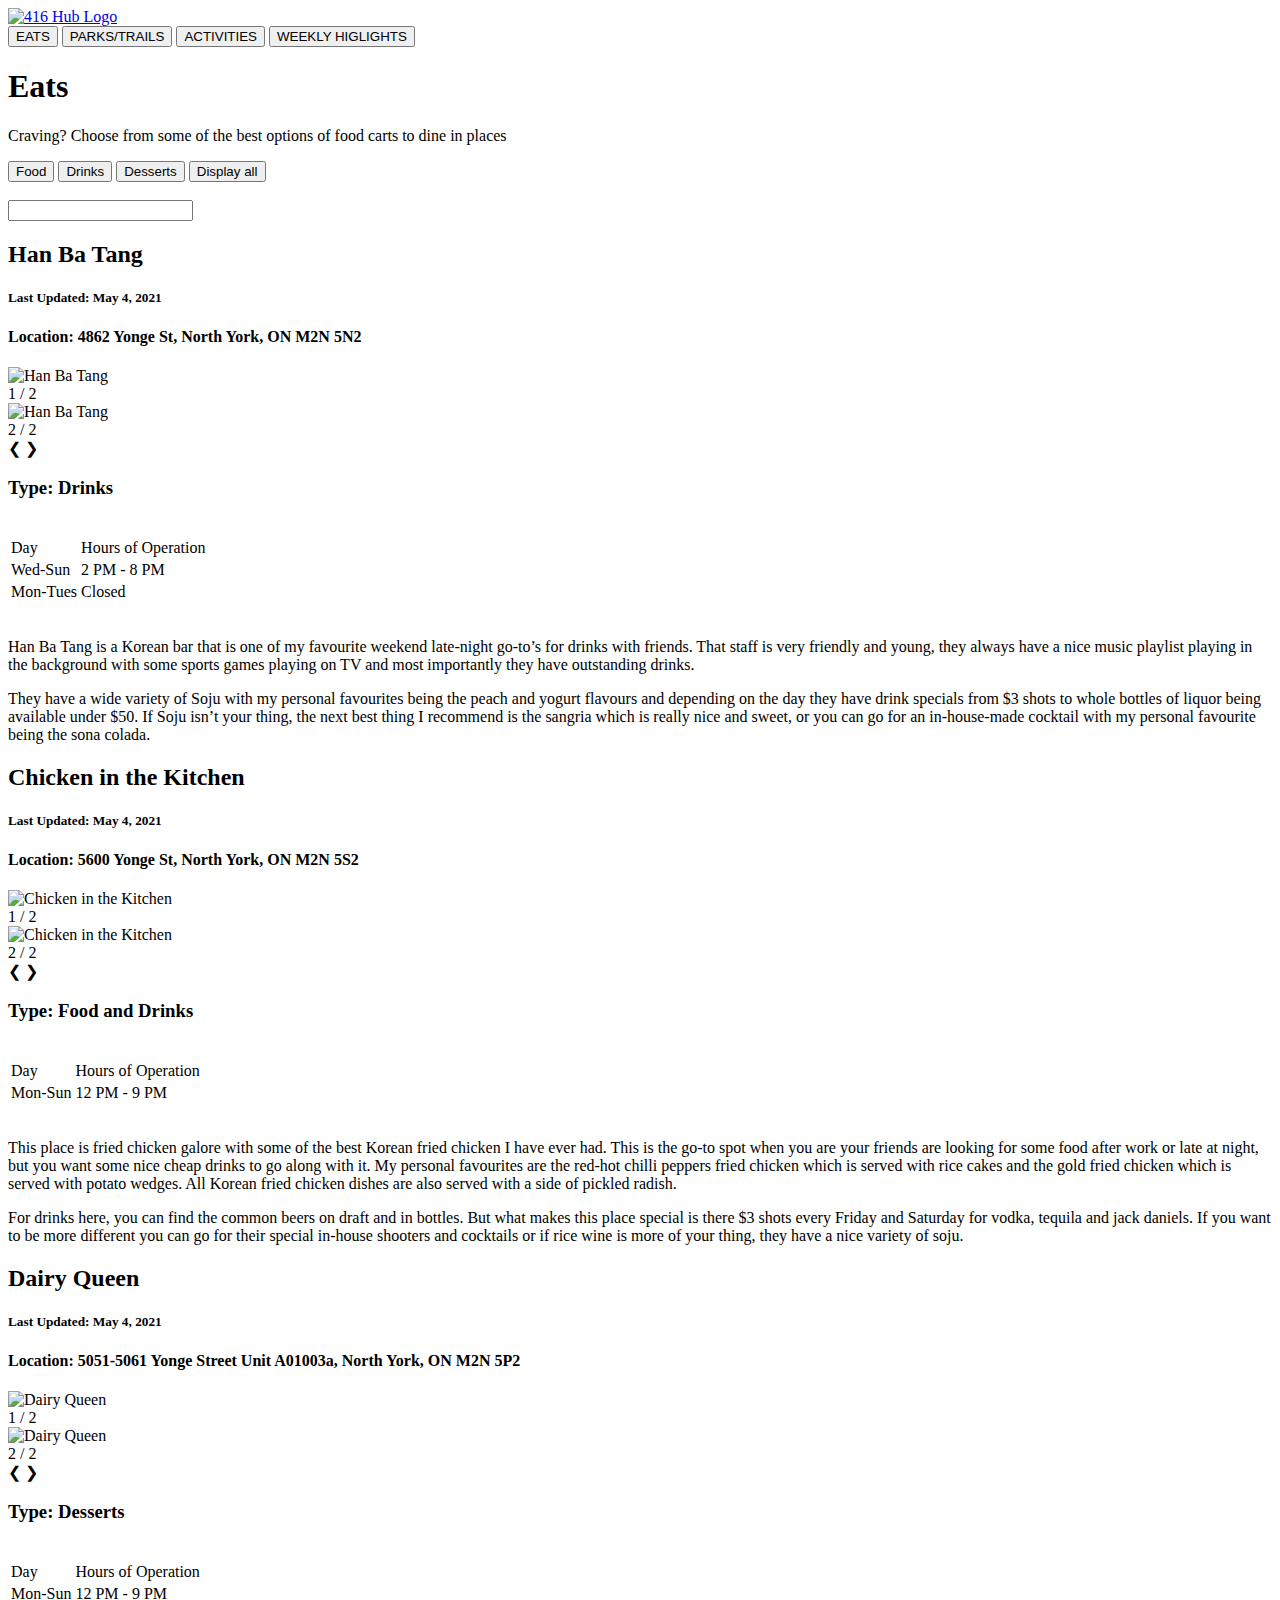
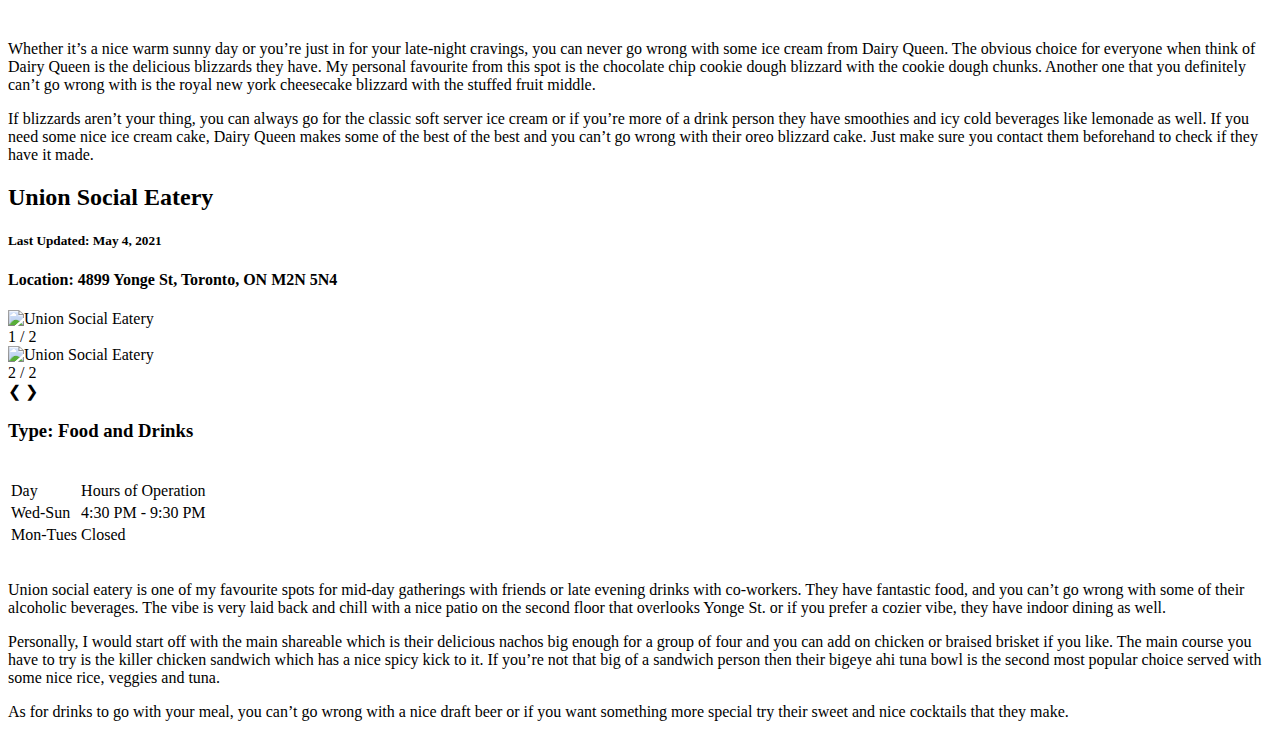
==== EatsPage.html @ 4b964419 "HTML Files" ====
<!DOCTYPE html>
<html lang="en">
<meta name="viewport" content="width=device-width, initial-scale=1">
<meta charset="UTF-8">
<link rel="stylesheet" href="../CSS_Files/mainpage.css">
<head>
  <script src="https://kit.fontawesome.com/afdf969ec9.js" crossorigin="anonymous"></script>
  <script src="../Javascript_Files/collapsiblemenu.js"></script>
  <script src="../Javascript_Files/contentfilter.js"></script>
  <script src="https://ajax.googleapis.com/ajax/libs/jquery/3.6.0/jquery.min.js"></script>
  <script src="../Javascript_Files/jquery_search_bar.js"></script>
  <title>Eats Page</title>
</head>

<body onload="filteredItems('all')">
  <div id="navigation_bar" class="navbar">
    <a href="MainPage.html">
      <img src="../../Photos/416_hub_logo.png" alt="416 Hub Logo">
    </a>
    <a id ="icon1" class="collapse" href="javascript:void(0);" onclick="collapseMenu()">
      <i class="fas fa-plus-square fa-3x"></i>
    <span></span></a>
    <a id ="icon2" class="collapse hidden" href="javascript:void(0);" onclick="collapseMenu()">
      <i class="fas fa-minus-square fa-3x"></i>
    <span></span></a>
    <div class="nav_bar_center">
      <button name = "eats_button" class="button" type="button" onclick=location.href='EatsPage.html'><span>EATS</span></button>
      <button name = "parks_trails_button" class="button" type="button" onclick=location.href='ParksTrails.html'><span>PARKS/TRAILS</span></button>
      <button name = "activities_button" class ="button activities" type="button" onclick=location.href='Activities.html'><span>ACTIVITIES</span></button>
      <button name = "weekly_highlights_button" class="button weekly" type="button" onclick=location.href='WeeklyHighlights.html'><span>WEEKLY HIGLIGHTS</span></button>
    </div>

  </div>

  <div class="header">
    <h1>Eats</h1>
    <p>Craving? Choose from some of the best options of food carts to dine in places</p>

    <div class="selections">
      <button id="filter1" class="filter button" type="button" onclick="filteredItems('food')">
        Food
      </button>
      <button id="filter2" class="filter button" type="button" onclick="filteredItems('drinks')">
        Drinks
      </button>
      <button id="filter3" class="filter button" type="button" onclick="filteredItems('desserts')">
        Desserts
      </button>
      <button id="filter4" class="filter button all" type="button" onclick="filteredItems('all')">
        Display all
      </button>
      <div id="search_bar">
        <br><input type="text" id="search_box" name="search_box">
          <a id ="search" href="javascript:void(0);">
            <i class="fas fa-search fa-2x"></i>
          <span></span></a>
        </br>
    </div>
    </div>

  </div>

    <div class="scroll-content">
      <div class="entry all select drinks">
        <h2>Han Ba Tang</h2>
        <h5>Last Updated: May 4, 2021</h5>
        <h4 onclick=location.href='https://goo.gl/maps/wNmuCahix8nK21HG9'><i class="fas fa-thumbtack"></i> Location: 4862 Yonge St, North York, ON M2N 5N2</h4>
        <div class="slideshow">
          <div class="fade slide1">
            <img src="https://res.cloudinary.com/dyffgebxb/image/upload/v1616264847/COMP_266/han_ba_tang_kbpys6.webp" alt="Han Ba Tang">
            <div class="numbertext">1 / 2</div>
          </div>
          <div class="fade slide1">
            <img src="https://res.cloudinary.com/dyffgebxb/image/upload/v1616297855/COMP_266/han_ba_tang_2_vc94pl.jpg" alt="Han Ba Tang">
            <div class="numbertext">2 / 2</div>
          </div>
          <a class="prev" onclick="plusSlides(-1, 0)">&#10094;</a>
          <a class="next" onclick="plusSlides(1, 0)">&#10095;</a>

        </div>
        <h3>Type: Drinks</h3>
        <br><table>
          <tr><td>Day<td>Hours of Operation</tr>
            <tr><td>Wed-Sun <td>2 PM - 8 PM</tr>
            <tr><td>Mon-Tues <td>Closed</td>
          </tr>
        </table>
        <br><p>
          Han Ba Tang is a Korean bar that is one of my favourite weekend late-night go-to’s for drinks with friends. That staff is very friendly and young, they always have a
          nice music playlist playing in the background with some sports games playing on TV and most importantly they have outstanding drinks.
        </p>
        <p>
          They have a wide variety of Soju with my personal favourites being the peach and yogurt flavours and depending on the day they have drink specials from $3 shots
          to whole bottles of liquor being available under $50. If Soju isn’t your thing, the next best thing I recommend is the sangria which is really nice and sweet, or you
          can go for an in-house-made cocktail with my personal favourite being the sona colada.
        </p>
      </div>
      <div class="entry select all food drinks">
        <h2>Chicken in the Kitchen</h2>
        <h5>Last Updated: May 4, 2021</h5>
        <h4 onclick=location.href='https://goo.gl/maps/qrCkEHRNbSP89w6K7'><i class="fas fa-thumbtack"></i>Location: 5600 Yonge St, North York, ON M2N 5S2</h4>
        <div class="slideshow">
          <div class="fade slide2">
            <img src="https://res.cloudinary.com/dyffgebxb/image/upload/v1616264846/COMP_266/chicken_in_the_kitchen_mlz1wh.jpg" alt="Chicken in the Kitchen">
            <div class="numbertext">1 / 2</div>
          </div>
          <div class="fade slide2">
            <img src="https://res.cloudinary.com/dyffgebxb/image/upload/v1616353163/COMP_266/chicken_in_the_kitchen_2_of9n44.jpg" alt="Chicken in the Kitchen">
            <div class="numbertext">2 / 2</div>
          </div>
          <a class="prev" onclick="plusSlides(-1, 1)">&#10094;</a>
          <a class="next" onclick="plusSlides(1, 1)">&#10095;</a>
        </div>
        <h3>Type: Food and Drinks</h3>
        <br><table>
          <tr><td>Day<td>Hours of Operation</tr>
            <tr><td>Mon-Sun <td>12 PM - 9 PM</tr>
          </tr>
        </table>
        <br><p>
          This place is fried chicken galore with some of the best Korean fried chicken I have ever had. This is the go-to spot when you are your friends are looking for some
          food after work or late at night, but you want some nice cheap drinks to go along with it. My personal favourites are the red-hot chilli peppers fried chicken which is
          served with rice cakes and the gold fried chicken which is served with potato wedges. All Korean fried chicken dishes are also served with a side of pickled radish.
        </p>
        <p>
          For drinks here, you can find the common beers on draft and in bottles. But what makes this place special is there $3 shots every Friday and Saturday for vodka,
          tequila and jack daniels. If you want to be more different you can go for their special in-house shooters and cocktails or if rice wine is more of your thing, they have
          a nice variety of soju.
        </p>
      </div>
      <div class="entry select all desserts">
        <h2>Dairy Queen</h2>
        <h5>Last Updated: May 4, 2021</h5>
        <h4 onclick=location.href='https://goo.gl/maps/Z57BCbYzcgPtbYDz9'><i class="fas fa-thumbtack"></i>Location: 5051-5061 Yonge Street Unit A01003a, North York, ON M2N 5P2</h4>
        <div class="slideshow">
          <div class="fade slide3">
            <img src="https://res.cloudinary.com/dyffgebxb/image/upload/v1616264847/COMP_266/dairy_queen_new_urnztd.jpg" alt="Dairy Queen">
            <div class="numbertext">1 / 2</div>
          </div>
          <div class="fade slide3">
            <img src="https://res.cloudinary.com/dyffgebxb/image/upload/v1616353703/COMP_266/dairy_queen_2_m0cp0v.jpg" alt="Dairy Queen">
            <div class="numbertext">2 / 2</div>
          </div>
          <a class="prev" onclick="plusSlides(-1, 2)">&#10094;</a>
          <a class="next" onclick="plusSlides(1, 2)">&#10095;</a>
        </div>
        <h3>Type: Desserts</h3>
        <br><table>
          <tr><td>Day<td>Hours of Operation</tr>
            <tr><td>Mon-Sun <td>12 PM - 9 PM</tr>
          </tr>
        </table>
        <br><p>
          Whether it’s a nice warm sunny day or you’re just in for your late-night cravings, you can never go wrong with some ice cream from Dairy Queen. The obvious choice for everyone
          when think of Dairy Queen is the delicious blizzards they have. My personal favourite from this spot is the chocolate chip cookie dough blizzard with the cookie dough chunks.
          Another one that you definitely can’t go wrong with is the royal new york cheesecake blizzard with the stuffed fruit middle.
        </p>
        <p>
          If blizzards aren’t your thing, you can always go for the classic soft server ice cream or if you’re more of a drink person they have smoothies and icy cold beverages like
          lemonade as well. If you need some nice ice cream cake, Dairy Queen makes some of the best of the best and you can’t go wrong with their oreo blizzard cake. Just make sure
          you contact them beforehand to check if they have it made.
        </p>
      </div>
      <div class="entry select all food drinks">
        <h2>Union Social Eatery</h2>
        <h5>Last Updated: May 4, 2021</h5>
        <h4 onclick=location.href='https://g.page/Union-Social-Yonge-Sheppard?share'><i class="fas fa-thumbtack"></i>Location: 4899 Yonge St, Toronto, ON M2N 5N4</h4>
        <div class="slideshow">
          <div class="fade slide4">
            <img src="https://res.cloudinary.com/dyffgebxb/image/upload/v1616264848/COMP_266/union_social_eatery_w1po4h.jpg" alt="Union Social Eatery">
            <div class="numbertext">1 / 2</div>
          </div>
          <div class="fade slide4">
            <img src="https://res.cloudinary.com/dyffgebxb/image/upload/v1616354627/COMP_266/union_social_eatery_2_gb4sgg.jpg" alt="Union Social Eatery">
            <div class="numbertext">2 / 2</div>
          </div>
          <a class="prev" onclick="plusSlides(-1, 3)">&#10094;</a>
          <a class="next" onclick="plusSlides(1, 3)">&#10095;</a>
        </div>
        <h3>Type: Food and Drinks</h3>
        <br><table>
          <tr><td>Day<td>Hours of Operation</tr>
            <tr><td>Wed-Sun <td>4:30 PM - 9:30 PM</tr>
            <tr><td>Mon-Tues <td>Closed</td>
          </tr>
        </table>
        <br><p>
          Union social eatery is one of my favourite spots for mid-day gatherings with friends or late evening drinks with co-workers. They have fantastic food, and you can’t go wrong
          with some of their alcoholic beverages. The vibe is very laid back and chill with a nice patio on the second floor that overlooks Yonge St. or if you prefer a cozier vibe,
          they have indoor dining as well.
        </p>
        <p>
          Personally, I would start off with the main shareable which is their delicious nachos big enough for a group of four and you can add on chicken or braised brisket if you like.
          The main course you have to try is the killer chicken sandwich which has a nice spicy kick to it. If you’re not that big of a sandwich person then their bigeye ahi tuna bowl is
          the second most popular choice served with some nice rice, veggies and tuna.
        </p>
        <p>
          As for drinks to go with your meal, you can’t go wrong with a nice draft beer or if you want something more special try their sweet and nice cocktails that they make.
        </p>
      </div>
    </div>

<script src="../Javascript_Files/manualslides.js"></script>
</body>
</html>
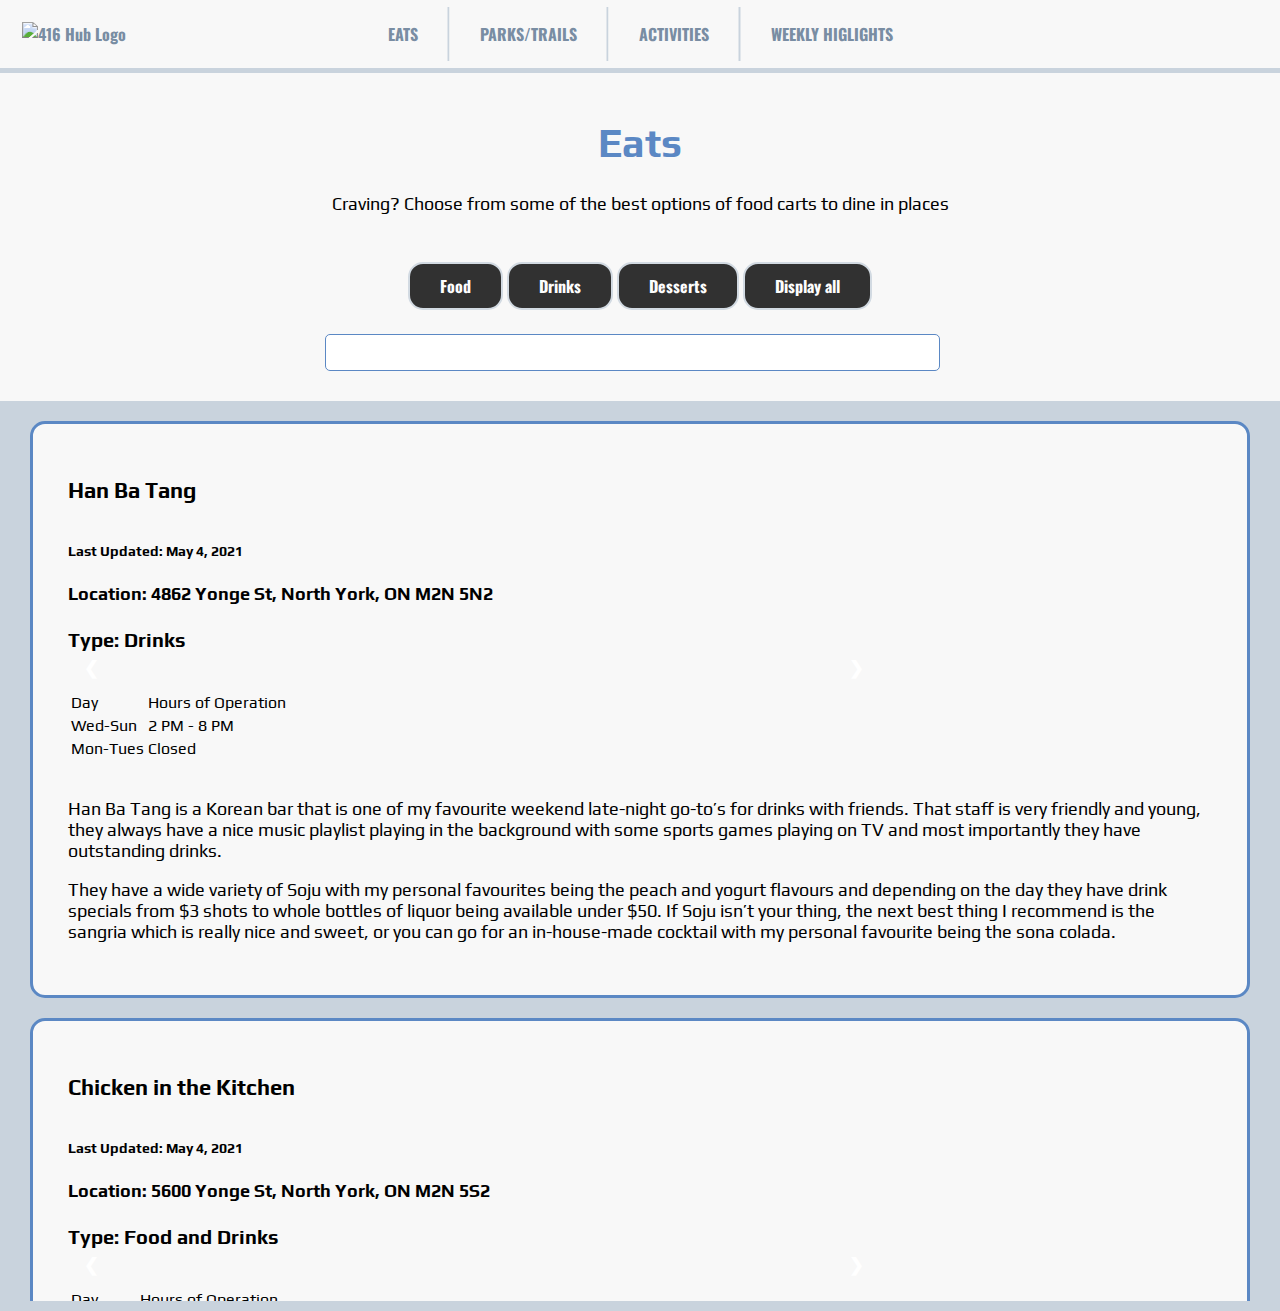
==== commit 335e2f0d: "Upload HTML Files" ====
--- a/EatsPage.html
+++ b/EatsPage.html
@@ -15,7 +15,7 @@
 <body onload="filteredItems('all')">
   <div id="navigation_bar" class="navbar">
     <a href="MainPage.html">
-      <img src="../../Photos/416_hub_logo.png" alt="416 Hub Logo">
+      <img src="https://res.cloudinary.com/dyffgebxb/image/upload/v1616264846/COMP_266/416_hub_logo_nzhr5i.png" alt="416 Hub Logo">
     </a>
     <a id ="icon1" class="collapse" href="javascript:void(0);" onclick="collapseMenu()">
       <i class="fas fa-plus-square fa-3x"></i>
--- a/CSS_Files/mainpage.css
+++ b/CSS_Files/mainpage.css
@@ -0,0 +1,535 @@
+@import url('https://fonts.googleapis.com/css?family=Oswald|Play' );
+
+body {
+  background-color: #c9d3dd;
+  font-family: 'Play';
+  font-size: 16px;
+  margin: 0;
+  margin-bottom:10px;
+  margin-top:0px;
+}
+h1{
+  font-size: 40px;
+  color:  #5B88C4;
+}
+h2{
+  font-size: 22px;
+  margin-bottom: 40px;
+}
+h3{
+  font-size: 20px;
+}
+h4{
+  font-size: 18px;
+}
+h5{
+  font-size: 14px;
+}
+li{
+  font-size:18px;
+  margin: 10px;
+}
+p{
+  font-size:18px;
+}
+/*Common Features for All buttons*/
+.button{
+  text-align: center;
+  text-decoration: none;
+  display: inline-block;
+  font-size: 16px;
+  font-family: 'Oswald';
+  font-weight: bold;
+}
+/* Navigation Bar */
+#navigation_bar {
+  background-color: #f8f8f8;
+  overflow: hidden;
+  border-style: hidden hidden solid hidden;
+  border-color: #c9d3dd;
+  padding: 10px;
+  position: relative;
+  margin: 0px;
+}
+/*Navigation Bar Logo*/
+#navigation_bar a {
+  float: left;
+  text-align: center;
+  padding: 12px;
+  color: #798da3;
+  text-decoration: none;
+  font-size: 16px;
+  font-family: 'Oswald';
+  font-weight: bold;
+}
+#navigation_bar a.collapse{
+  display: none;
+}
+#navigation_bar img{
+  max-width:100%;
+  max-height:100%;
+  height: 100px;
+  width: 100px;
+}
+
+/*Navigation Bar Menu Buttons*/
+#navigation_bar button {
+  float:left;
+  background-color: #f8f8f8;
+  border-style: hidden solid hidden hidden;
+  border-color: #c9d3dd;
+  color: #798da3;
+  padding: 15px 30px;
+
+}
+
+/*Navigation Bar Contact Button*/
+#navigation_bar button.right {
+  float: right;
+  border: 2px solid #c9d3dd;
+  border-radius: 25px;
+  padding: 10px 30px;
+  margin-top: 40px;
+}
+
+#navigation_bar button.activities {
+  border-style: hidden hidden hidden hidden;
+}
+
+#navigation_bar button.weekly {
+  border-style: hidden hidden hidden solid;
+}
+
+/* Centre the Navigation Bar */
+.nav_bar_center{
+  position: absolute;
+  top: 50%;
+  left: 50%;
+  transform: translate(-50%, -50%);
+}
+
+/* Create Animation and Higlight when Hovering over Buttons*/
+.button span {
+  cursor: pointer;
+  display: inline-block;
+  position: relative;
+  transition: 0.6s;
+}
+
+.button span:after {
+  content: '\00bb';
+  position: absolute;
+  opacity: 0;
+  top: 0;
+  right: -20px;
+  transition: 0.6s;
+}
+
+.button:hover span {
+  padding-right: 25px;
+  color: #5B88C4;
+}
+
+.button:hover span:after {
+  opacity: 1;
+  right: 0;
+}
+
+.collapse span {
+  cursor: pointer;
+  display: inline-block;
+  position: relative;
+  transition: 0.6s;
+}
+
+.collapse span:after {
+  content: '\00bb';
+  position: absolute;
+  opacity: 0;
+  top: 0;
+  right: -20px;
+  transition: 0.6s;
+}
+
+.collapse:hover span {
+  padding-right: 25px;
+}
+
+.collapse:hover span:after {
+  opacity: 1;
+  right: 0;
+}
+
+/*Slideshow*/
+.slides,.slide1,.slide2,.slide3,.slide4{
+  display: none;
+}
+
+/* Next & previous buttons */
+.prev, .next {
+  cursor: pointer;
+  position: absolute;
+  top: 42%;
+  width: auto;
+  padding: 16px;
+  margin-top: -22px;
+  color: white;
+  font-weight: bold;
+  font-size: 18px;
+  transition: 0.6s ease;
+  border-radius: 0 3px 3px 0;
+  user-select: none;
+}
+
+/* Position the "next button" to the right */
+.next {
+  left:800px;
+  border-radius: 3px 0 0 3px;
+}
+
+/* On hover, add a grey background color */
+.prev:hover, .next:hover {
+  background-color: #f1f1f1;
+  color: black;
+}
+
+/* Fading animation */
+.fade {
+  -webkit-animation-name: fade;
+  -webkit-animation-duration: 1.5s;
+  animation-name: fade;
+  animation-duration: 1.5s;
+}
+
+@-webkit-keyframes fade {
+  from {opacity: .4}
+  to {opacity: 1}
+}
+
+@keyframes fade {
+  from {opacity: .4}
+  to {opacity: 1}
+}
+
+/* The square/bullets/indicators */
+.square {
+  height: 15px;
+  width: 15px;
+  margin: 0 2px;
+  background-color: #bbb;
+  display: inline-block;
+  transition: background-color 0.6s ease;
+}
+
+.active {
+  background-color: #717171;
+}
+.numbertext {
+  color: #f8f8f8;
+  font-size: 18px;
+  padding: 8px 12px;
+  position: absolute;
+  top: 200px;
+}
+
+/* Main Content on Every Page*/
+/* For each blog post entry*/
+.entry{
+  background-color: #f8f8f8;
+  margin-left: 30px;
+  margin-right: 30px;
+  border:solid;
+  border-color: #5B88C4;
+  border-radius: 15px;
+  margin-top:20px;
+  padding: 35px;
+  position:relative;
+}
+.entry h4{
+  cursor: pointer;
+  color: black;
+}
+.entry h4:hover{
+  color: #5B88C4;
+  text-decoration: underline;
+}
+
+/*create 2 seperate columns on homepage*/
+.row {
+  display: flex;
+  flex-direction:row;
+  flex-wrap: wrap;
+  margin-top:2px;
+}
+.main{
+  margin-left:10px;
+  flex: 50%;
+  padding: 50px;
+}
+.main button{
+  background-color: black;
+  color: white;
+  border: 2px solid #c9d3dd;
+  border-radius: 15px;
+  padding: 10px 30px;
+  margin-top:30px;
+}
+
+.side img{
+  flex: 50%;
+  padding: 20px;
+  position:relative;
+  margin-right: 50px;
+  float: right;
+  vertical-align: middle;
+  max-width:100%;
+  max-height:100%;
+  width: 440px;
+  height: 500px;
+}
+
+/*spotify icon*/
+#spotify img{
+  cursor: pointer;
+  margin-left: 5px;
+  margin-top: 10px;
+  width: 18%;
+  height: auto;
+}
+/*embedded spotify playlists and podcasts*/
+
+#music{
+  margin-top:20px;
+}
+#music iframe{
+  margin-right:10px;
+}
+.quote{
+  margin-top: 20px;
+  font-size: 20px;
+  color: #5B88C4;
+}
+
+/*weather and random quote section*/
+#tip_bar {
+  background-color: #f8f8f8;
+  overflow: visible;
+  border-style: solid;
+  border-color: #c9d3dd;
+  padding: 10px;
+  margin-top: 20px;
+  padding-top: 30px;
+  padding-bottom: 30px;
+  text-align: center;
+}
+#tip_bar a{
+  color: #5B88C4;
+}
+#tip_bar h2{
+    margin-bottom: 30px;
+    color:  #5B88C4;
+}
+/*additional weather data*/
+.additional{
+  margin-top: 20px;
+  font-size: 20px;
+}
+/*dropdown weather buttons*/
+.dropdown {
+  position: relative;
+  display: inline-block;
+  margin-right: 40px;
+}
+.drop_menu{
+  background-color: black;
+  color: white;
+  border: 2px solid #c9d3dd;
+  border-radius: 15px;
+  padding: 10px 30px;
+  transition: 0.5s;
+}
+.dropdown_buttons {
+  display: none;
+  position: absolute;
+  background-color: #f1f1f1;
+  min-width: 160px;
+  box-shadow: 0px 8px 16px 0px rgba(0,0,0,0.2);
+  z-index: 1;
+}
+.dropdown_buttons a {
+  cursor: pointer;
+  color: black;
+  padding: 12px 16px;
+  text-decoration: none;
+  display: block;
+}
+
+.dropdown_buttons a:hover {background-color: #ddd;}
+
+.dropdown:hover .dropdown_buttons {display: block;}
+
+.dropdown:hover .drop_menu {color: #5B88C4;}
+
+/*About and Contact Section*/
+.about{
+  padding:70px;
+}
+.about img{
+  height: 200px;
+  width:  300px;
+  max-height: 100%;
+  max-width: 100%;
+}
+.contact{
+  padding:70px;
+}
+
+/* Header on Every Page*/
+.header{
+  background-color: #f8f8f8;
+  margin: 0px;
+  margin-top:2px;
+  padding: 25px;
+  padding-top:20px;
+  text-align: center;
+}
+
+/* filter buttons*/
+.filter{
+  cursor: pointer;
+  display: inline-block;
+  position: relative;
+  text-align: center;
+  opacity: 0.8;
+  background-color: black;
+  color: white;
+  border: 2px solid #c9d3dd;
+  border-radius: 15px;
+  padding: 10px 30px;
+  transition: 0.5s;
+  margin-top:30px;
+}
+#filter1.highlight, #filter2.highlight, #filter3.highlight{
+  color: #5B88C4;
+}
+.filter:hover{
+  opacity: 1;
+  color: #5B88C4;
+}
+
+/* Keep content in a seperate scroll box to keep button filter visible*/
+.scroll-content{
+  overflow:auto;
+  height: 900px;
+}
+
+.scroll-content img{
+  border: solid;
+  border-color: #5B88C4;
+  position:relative;
+  max-width:100%;
+  max-height:100%;
+  width:800px;
+  height:450px;
+}
+
+/*responsive re-sizing*/
+@media screen and (max-width: 1100px) {
+    /*hide menu items*/
+  .navbar button{
+    display: none;
+  }
+  #navigation_bar a.collapse.hidden{
+    display: none;
+  }
+  #navigation_bar a.collapse{
+    float: right;
+    text-align: center;
+    padding: 30px;
+    color: #5B88C4;
+    text-decoration: none;
+    font-size: 16px;
+    font-family: 'Oswald';
+    font-weight: bold;
+    display: block;
+    -webkit-transition-duration: 0.4s; /* Safari */
+    transition-duration: 0.4s;
+    text-decoration: none;
+  }
+  .nav_bar_center{
+    top: 0%;
+    left: 0%;
+    transform: translate(0%, 0%);
+    display: block;
+    position:static;
+  }
+  .navbar.collapsible button {
+    display : block;
+    float: none;
+    width:100%;
+    border: hidden;
+    margin-top: 0px;
+  }
+}
+
+/*form for contact info*/
+input[type=text] {
+  width:50%;
+  max-width: 100%;
+  max-height: 100%;
+  padding: 10px 150px;
+  margin: 5px 0;
+  box-sizing: border-box;
+}
+textarea{
+  max-width: 100%;
+  max-height:100%;
+  box-sizing: border-box;
+}
+.textbox i{
+  padding-left: 5px;
+  size: 5px;
+  color:red;
+  visibility: hidden;
+}
+.textbox.error i{
+  visibility: visible;
+}
+.textbox small{
+  color: red;
+}
+.textbox input{
+  border: 1px solid;
+  border-radius: 5px;
+  border-color: #5B88C4;
+}
+.selections input {
+  border: 1px solid;
+  border-radius: 5px;
+  border-color: #5B88C4;
+}
+.textbox.error input{
+  border: 3px solid;
+  border-color: red;
+}
+.textbox textarea{
+  border: 1px solid;
+  border-radius: 5px;
+  border-color: #5B88C4;
+}
+.textbox.error textarea{
+  border: 3px solid;
+  border-color: red;
+}
+small{
+  color: red;
+  padding-top: 10px;
+}
+.selections i{
+  padding-right: 5px;
+  color: #5B88C4;
+  padding-left: 10px;
+}
+.search_bar {
+  padding-top: 5px;
+}
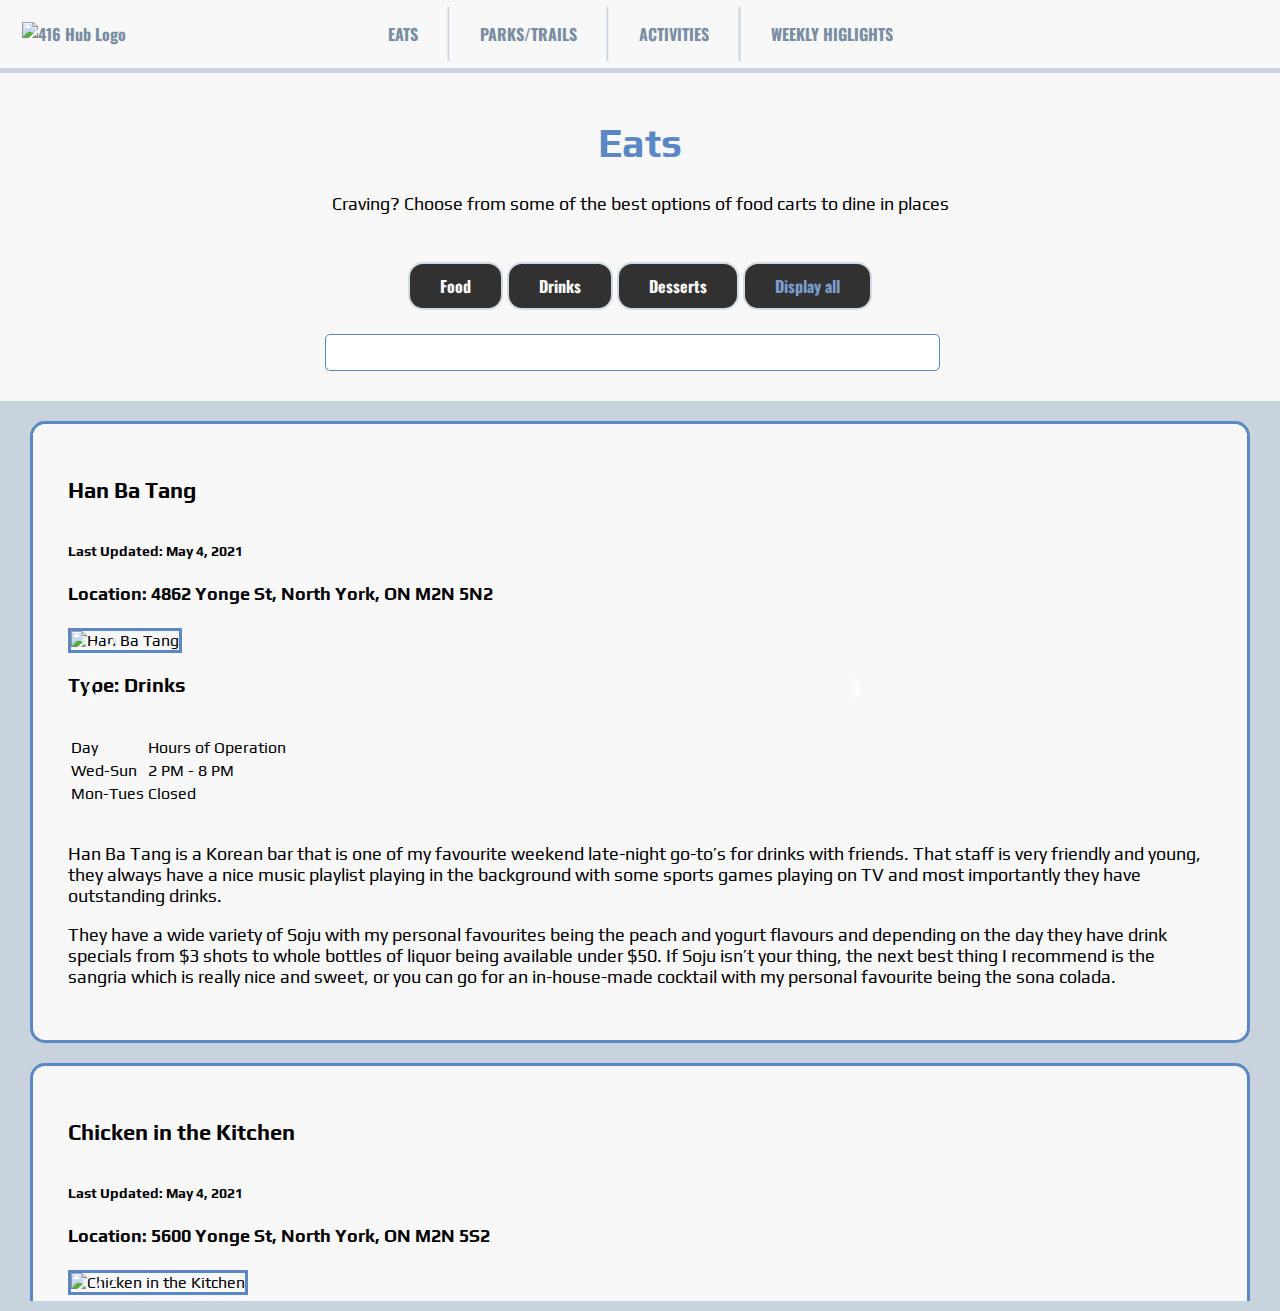
==== commit a98ef010: "Updating MainPage.html to index.html" ====
--- a/EatsPage.html
+++ b/EatsPage.html
@@ -14,7 +14,7 @@
 
 <body onload="filteredItems('all')">
   <div id="navigation_bar" class="navbar">
-    <a href="MainPage.html">
+    <a href="index.html">
       <img src="https://res.cloudinary.com/dyffgebxb/image/upload/v1616264846/COMP_266/416_hub_logo_nzhr5i.png" alt="416 Hub Logo">
     </a>
     <a id ="icon1" class="collapse" href="javascript:void(0);" onclick="collapseMenu()">
